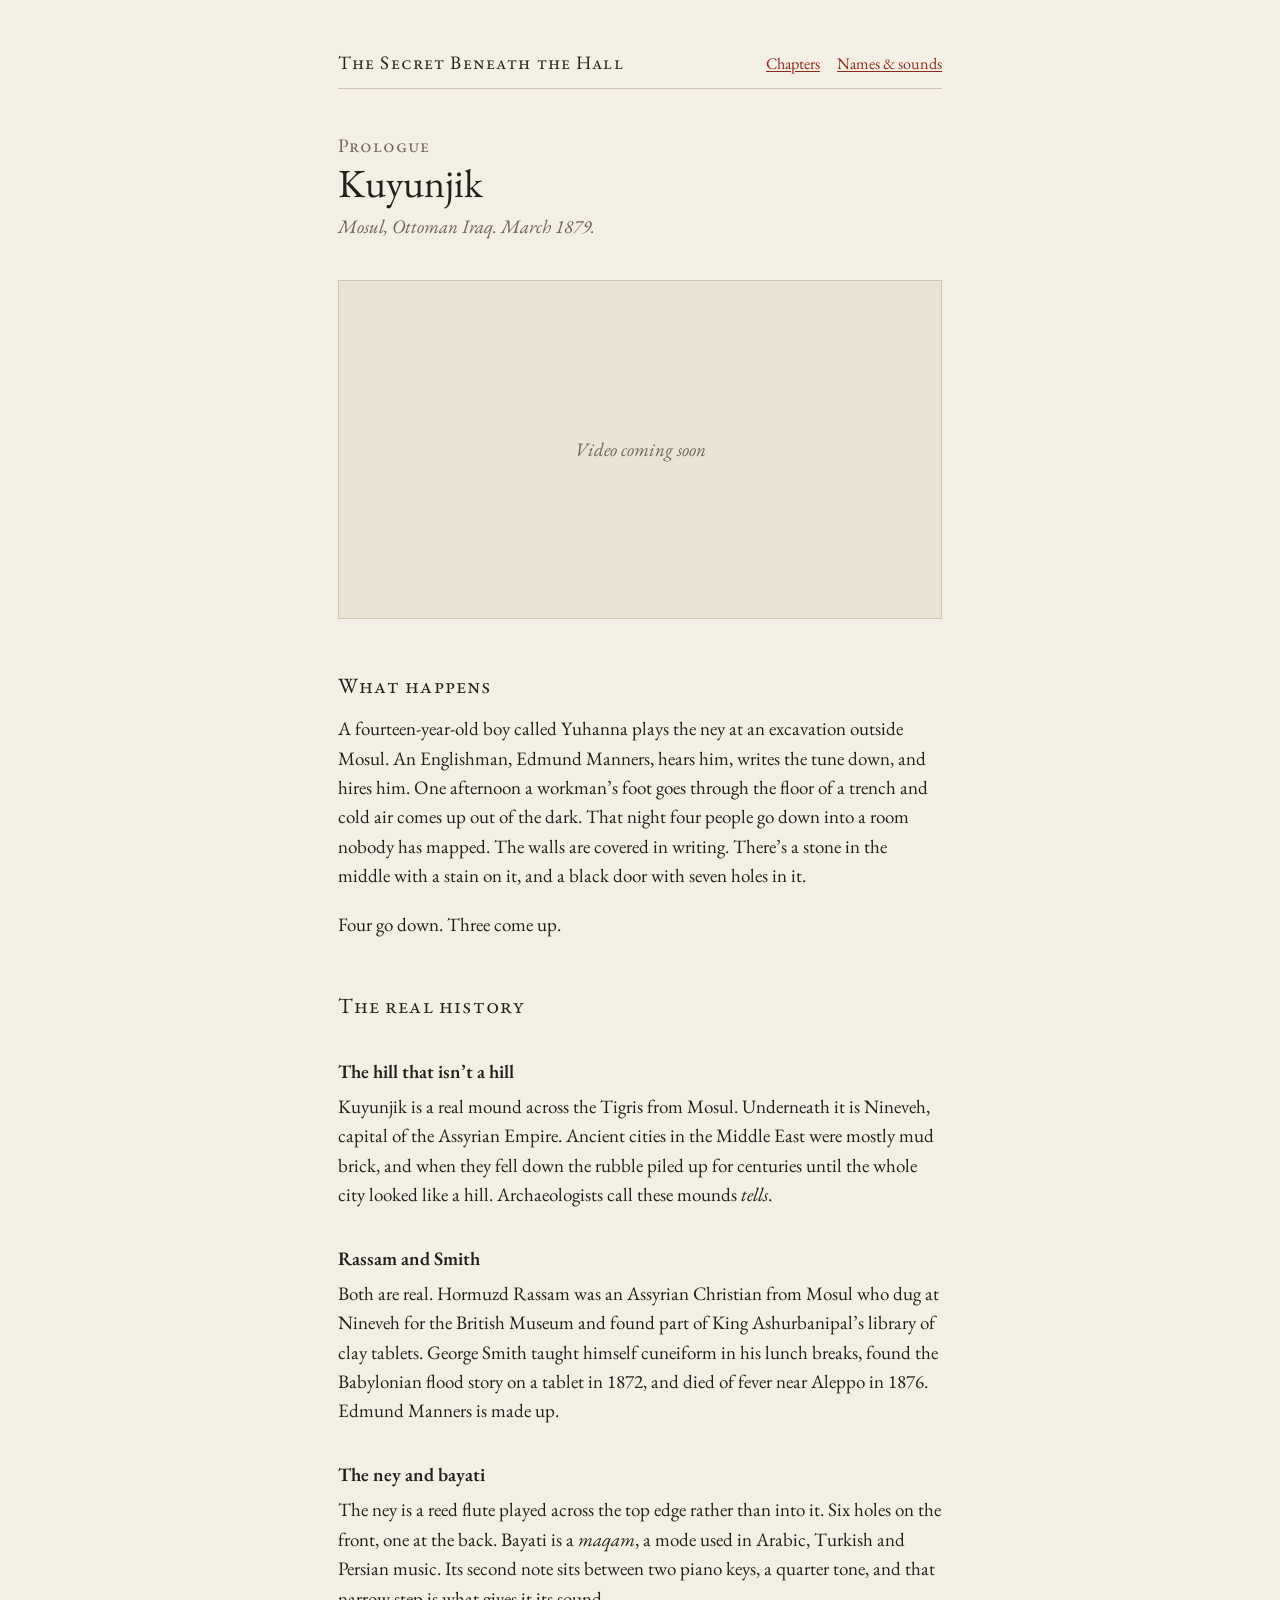
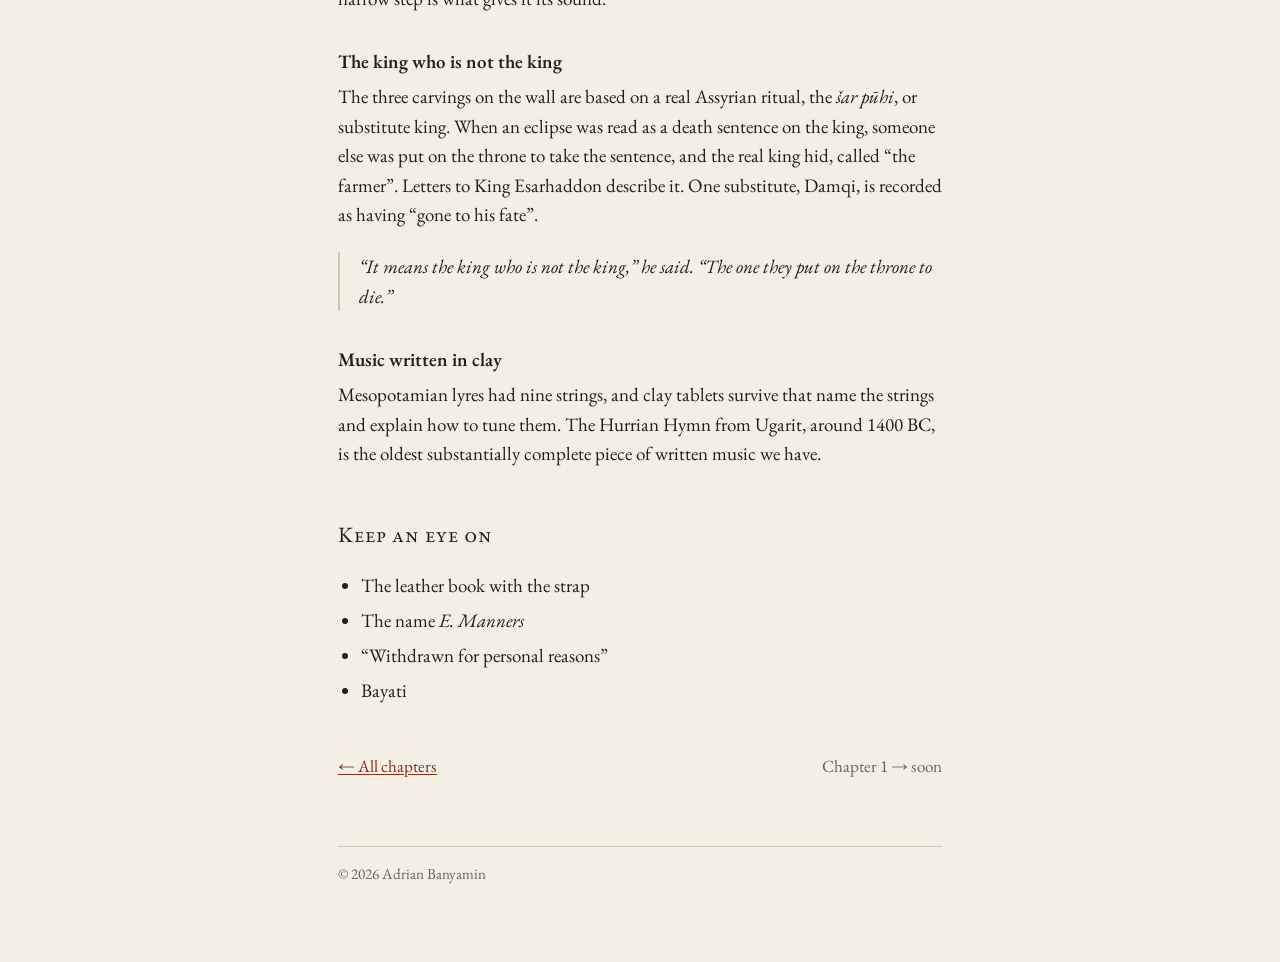
==== prologue.html @ a2f6939c "Add files via upload" ====
<!doctype html>
<html lang="en-GB">
<head>
<meta charset="utf-8">
<meta name="viewport" content="width=device-width, initial-scale=1">
<title>Prologue: Kuyunjik — The Secret Beneath the Hall</title>
<meta name="description" content="The prologue explained: Mosul in 1879, the mound of Kuyunjik, the ney, and the Assyrian substitute-king ritual.">
<link rel="preconnect" href="https://fonts.googleapis.com">
<link rel="preconnect" href="https://fonts.gstatic.com" crossorigin>
<link href="https://fonts.googleapis.com/css2?family=EB+Garamond:ital,wght@0,400;0,600;1,400&display=swap" rel="stylesheet">
<link rel="stylesheet" href="style.css">
</head>
<body>
<div class="page">
<header class="top">
<a class="home" href="index.html">The Secret Beneath the Hall</a>
<nav><a href="index.html#contents">Chapters</a><a href="names.html">Names &amp; sounds</a></nav>
</header>
<main>
<p style="margin:0;color:var(--faded);font-variant:small-caps;letter-spacing:.05em">Prologue</p>
<h1>Kuyunjik</h1>
<p class="sub">Mosul, Ottoman Iraq. March 1879.</p>

<div class="video" data-youtube="">Video coming soon</div>

<h2>What happens</h2>
<p>A fourteen-year-old boy called Yuhanna plays the ney at an excavation outside Mosul. An Englishman, Edmund Manners, hears him, writes the tune down, and hires him. One afternoon a workman&rsquo;s foot goes through the floor of a trench and cold air comes up out of the dark. That night four people go down into a room nobody has mapped. The walls are covered in writing. There&rsquo;s a stone in the middle with a stain on it, and a black door with seven holes in it.</p>
<p>Four go down. Three come up.</p>

<h2>The real history</h2>

<h3>The hill that isn&rsquo;t a hill</h3>
<p>Kuyunjik is a real mound across the Tigris from Mosul. Underneath it is Nineveh, capital of the Assyrian Empire. Ancient cities in the Middle East were mostly mud brick, and when they fell down the rubble piled up for centuries until the whole city looked like a hill. Archaeologists call these mounds <em>tells</em>.</p>

<h3>Rassam and Smith</h3>
<p>Both are real. Hormuzd Rassam was an Assyrian Christian from Mosul who dug at Nineveh for the British Museum and found part of King Ashurbanipal&rsquo;s library of clay tablets. George Smith taught himself cuneiform in his lunch breaks, found the Babylonian flood story on a tablet in 1872, and died of fever near Aleppo in 1876. Edmund Manners is made up.</p>

<h3>The ney and bayati</h3>
<p>The ney is a reed flute played across the top edge rather than into it. Six holes on the front, one at the back. Bayati is a <em>maqam</em>, a mode used in Arabic, Turkish and Persian music. Its second note sits between two piano keys, a quarter tone, and that narrow step is what gives it its sound.</p>

<h3>The king who is not the king</h3>
<p>The three carvings on the wall are based on a real Assyrian ritual, the <em>&scaron;ar p&umacr;hi</em>, or substitute king. When an eclipse was read as a death sentence on the king, someone else was put on the throne to take the sentence, and the real king hid, called &ldquo;the farmer&rdquo;. Letters to King Esarhaddon describe it. One substitute, Damqi, is recorded as having &ldquo;gone to his fate&rdquo;.</p>
<blockquote>&ldquo;It means the king who is not the king,&rdquo; he said. &ldquo;The one they put on the throne to die.&rdquo;</blockquote>

<h3>Music written in clay</h3>
<p>Mesopotamian lyres had nine strings, and clay tablets survive that name the strings and explain how to tune them. The Hurrian Hymn from Ugarit, around 1400 BC, is the oldest substantially complete piece of written music we have.</p>

<h2>Keep an eye on</h2>
<ul class="remember">
<li>The leather book with the strap</li>
<li>The name <em>E. Manners</em></li>
<li>&ldquo;Withdrawn for personal reasons&rdquo;</li>
<li>Bayati</li>
</ul>

<div class="next"><a href="index.html#contents">&larr; All chapters</a><span style="color:var(--faded)">Chapter 1 &rarr; soon</span></div>
</main>
<footer>&copy; 2026 Adrian Banyamin</footer>
</div>
<script>
document.querySelectorAll('.video').forEach(function (box) {
  var id = box.getAttribute('data-youtube');
  if (!id) return;
  box.innerHTML = '<iframe src="https://www.youtube-nocookie.com/embed/' + id + '" title="Video" allow="accelerometer; encrypted-media; picture-in-picture" allowfullscreen></iframe>';
});
</script>
</body>
</html>
---- style.css ----
:root {
  --paper: #f4efe4;
  --ink: #23201b;
  --faded: #6b6458;
  --rule: #cfc5b2;
  --red: #8c2a1c;
}

* { box-sizing: border-box; }

html { font-size: 19px; }

body {
  margin: 0;
  background: var(--paper);
  color: var(--ink);
  font-family: "EB Garamond", Garamond, Georgia, serif;
  line-height: 1.55;
}

.page {
  max-width: 34rem;
  margin: 0 auto;
  padding: 2.5rem 1.1rem 4rem;
}

header.top {
  border-bottom: 1px solid var(--rule);
  padding-bottom: .6rem;
  margin-bottom: 2.2rem;
  display: flex;
  justify-content: space-between;
  align-items: baseline;
  flex-wrap: wrap;
  gap: .4rem 1rem;
  font-size: .85rem;
}

header.top a.home {
  font-variant: small-caps;
  letter-spacing: .06em;
  color: var(--ink);
  text-decoration: none;
  font-size: 1rem;
}

header.top nav a { margin-left: .9rem; }
header.top nav a:first-child { margin-left: 0; }

a { color: var(--red); text-underline-offset: 2px; }
a:hover { color: var(--ink); }

h1 {
  font-weight: 400;
  font-size: 2.1rem;
  line-height: 1.15;
  margin: 0 0 .3rem;
}

h1 + .sub {
  font-style: italic;
  color: var(--faded);
  margin: 0 0 2rem;
}

h2 {
  font-weight: 400;
  font-variant: small-caps;
  letter-spacing: .05em;
  font-size: 1.15rem;
  margin: 2.6rem 0 .6rem;
}

h3 {
  font-weight: 600;
  font-size: 1rem;
  margin: 1.8rem 0 .3rem;
}

p { margin: 0 0 1rem; }

blockquote {
  margin: 1.2rem 0 1.2rem 0;
  padding-left: 1rem;
  border-left: 2px solid var(--rule);
  font-style: italic;
}

.mark {
  color: var(--red);
  font-family: "Segoe UI Historic", "Noto Sans Cuneiform", serif;
}

/* contents */
.part { margin-top: 1.8rem; }
.part-name {
  font-variant: small-caps;
  letter-spacing: .05em;
  color: var(--faded);
  font-size: .9rem;
  margin-bottom: .3rem;
}
ol.chapters { list-style: none; margin: 0; padding: 0; }
ol.chapters li {
  display: flex;
  gap: .7rem;
  padding: .12rem 0;
}
ol.chapters .num {
  width: 4.5rem;
  flex-shrink: 0;
  color: var(--faded);
  font-size: .85rem;
  padding-top: .12rem;
}
ol.chapters .soon { color: var(--faded); }

/* video */
.video {
  margin: 1.2rem 0 2rem;
  border: 1px solid var(--rule);
  background: #ebe4d5;
  aspect-ratio: 16 / 9;
  display: flex;
  align-items: center;
  justify-content: center;
  color: var(--faded);
  font-style: italic;
}
.video iframe { width: 100%; height: 100%; border: 0; }

/* pronunciation / names */
dl { margin: 0; }
dt { font-weight: 600; margin-top: .9rem; }
dt .say { font-weight: 400; color: var(--faded); font-style: italic; margin-left: .4rem; }
dd { margin: .1rem 0 0 0; }

.remember { padding-left: 1.2rem; }
.remember li { margin-bottom: .3rem; }

footer {
  margin-top: 3.5rem;
  padding-top: .8rem;
  border-top: 1px solid var(--rule);
  font-size: .8rem;
  color: var(--faded);
}

.next {
  margin-top: 2.5rem;
  display: flex;
  justify-content: space-between;
  font-size: .9rem;
}

@media (max-width: 480px) {
  html { font-size: 17px; }
  h1 { font-size: 1.75rem; }
  ol.chapters .num { width: 3.6rem; }
}
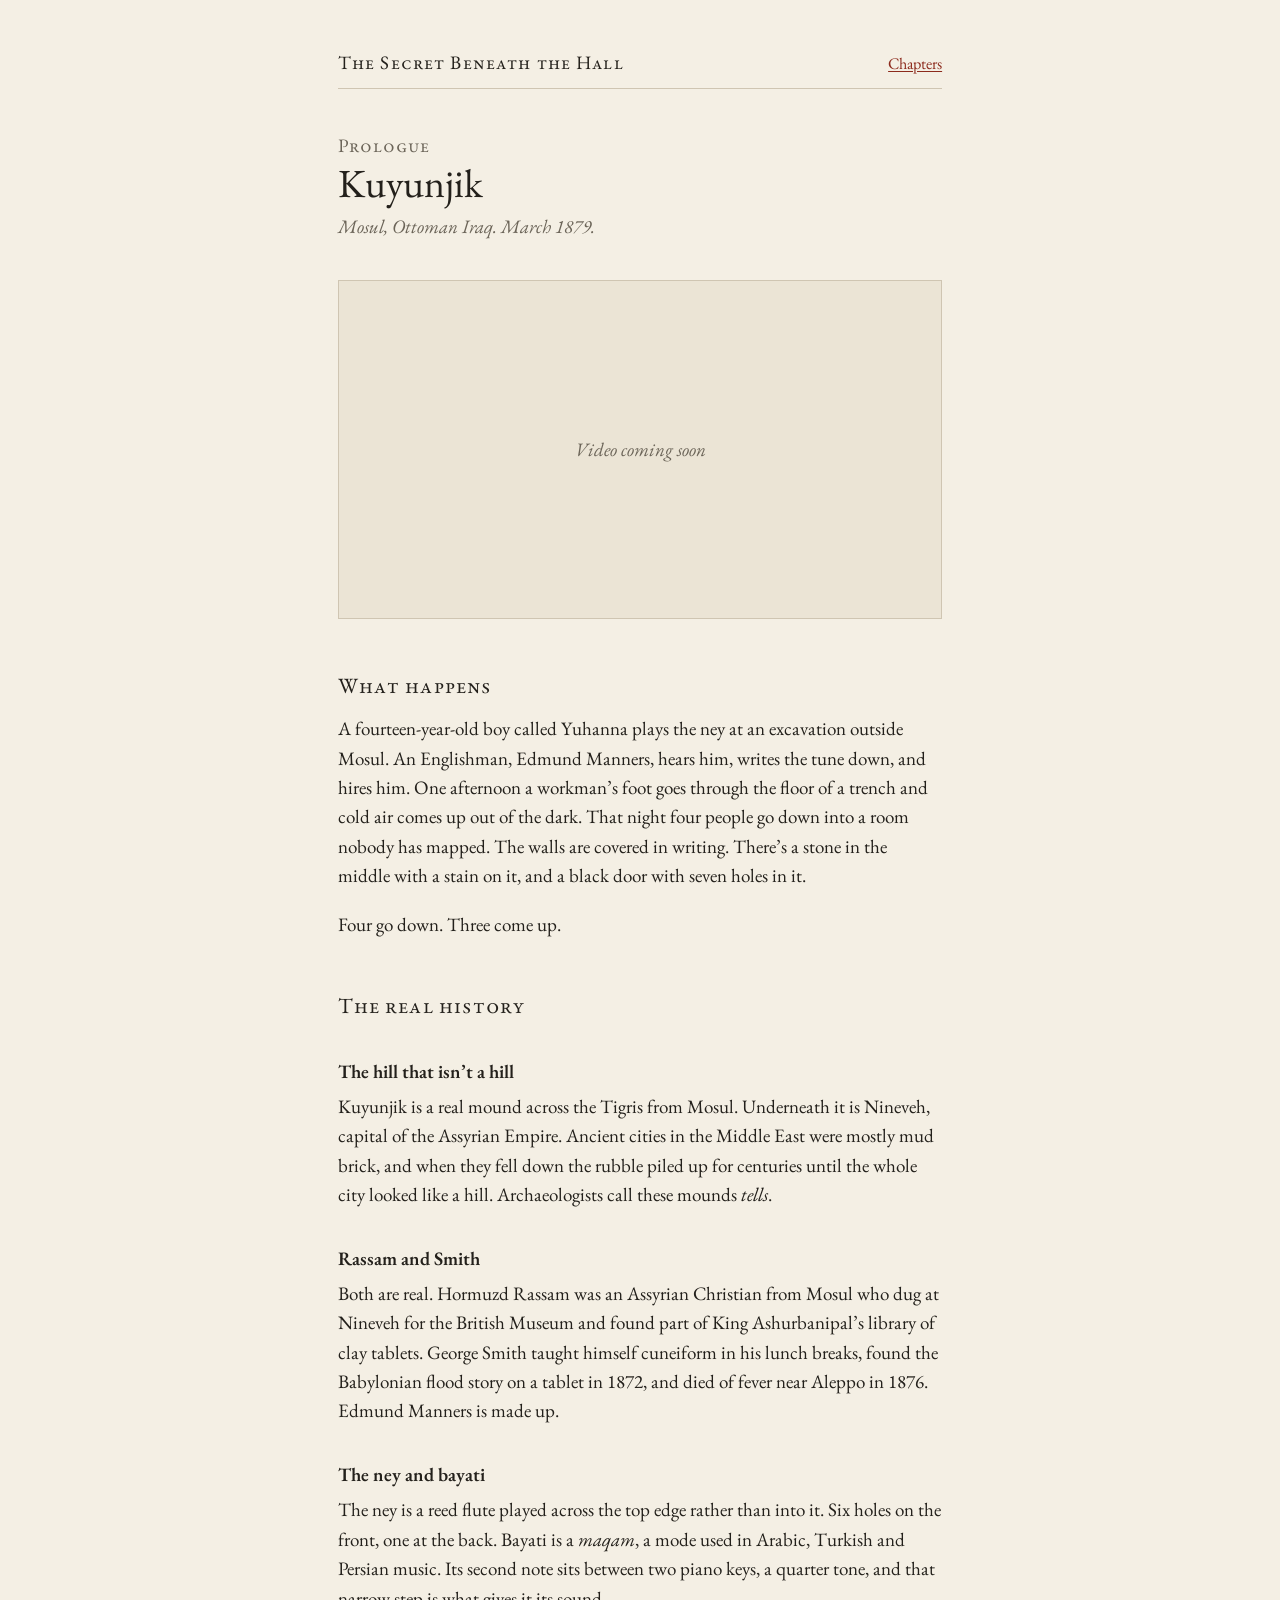
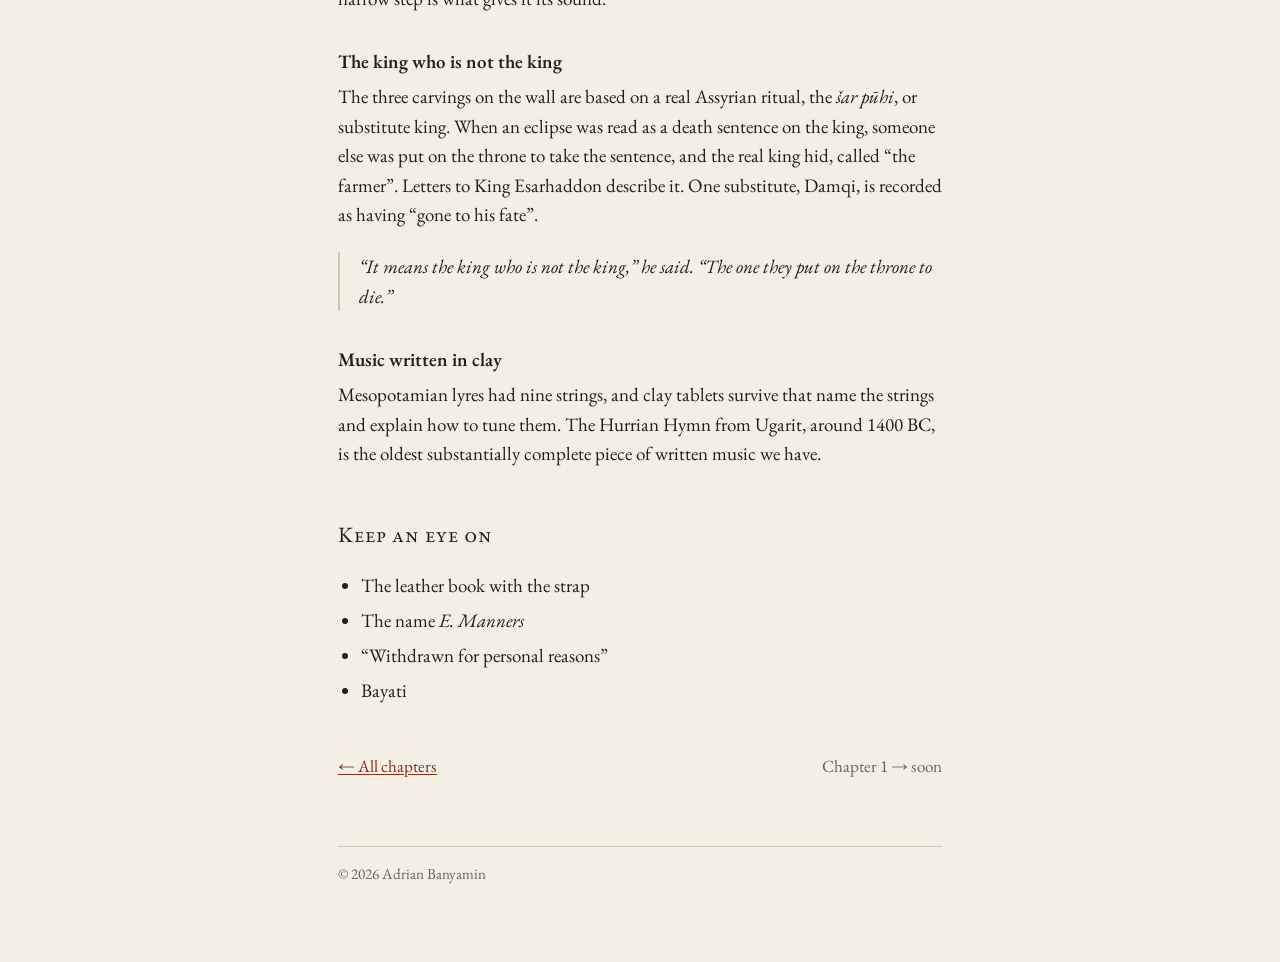
==== commit 84e6e51d: "Update navigation in prologue.html Removed the 'Names & sounds' link from the navigation." ====
--- a/prologue.html
+++ b/prologue.html
@@ -14,7 +14,7 @@
 <div class="page">
 <header class="top">
 <a class="home" href="index.html">The Secret Beneath the Hall</a>
-<nav><a href="index.html#contents">Chapters</a><a href="names.html">Names &amp; sounds</a></nav>
+<nav><a href="index.html#contents">Chapters</a></nav>
 </header>
 <main>
 <p style="margin:0;color:var(--faded);font-variant:small-caps;letter-spacing:.05em">Prologue</p>
